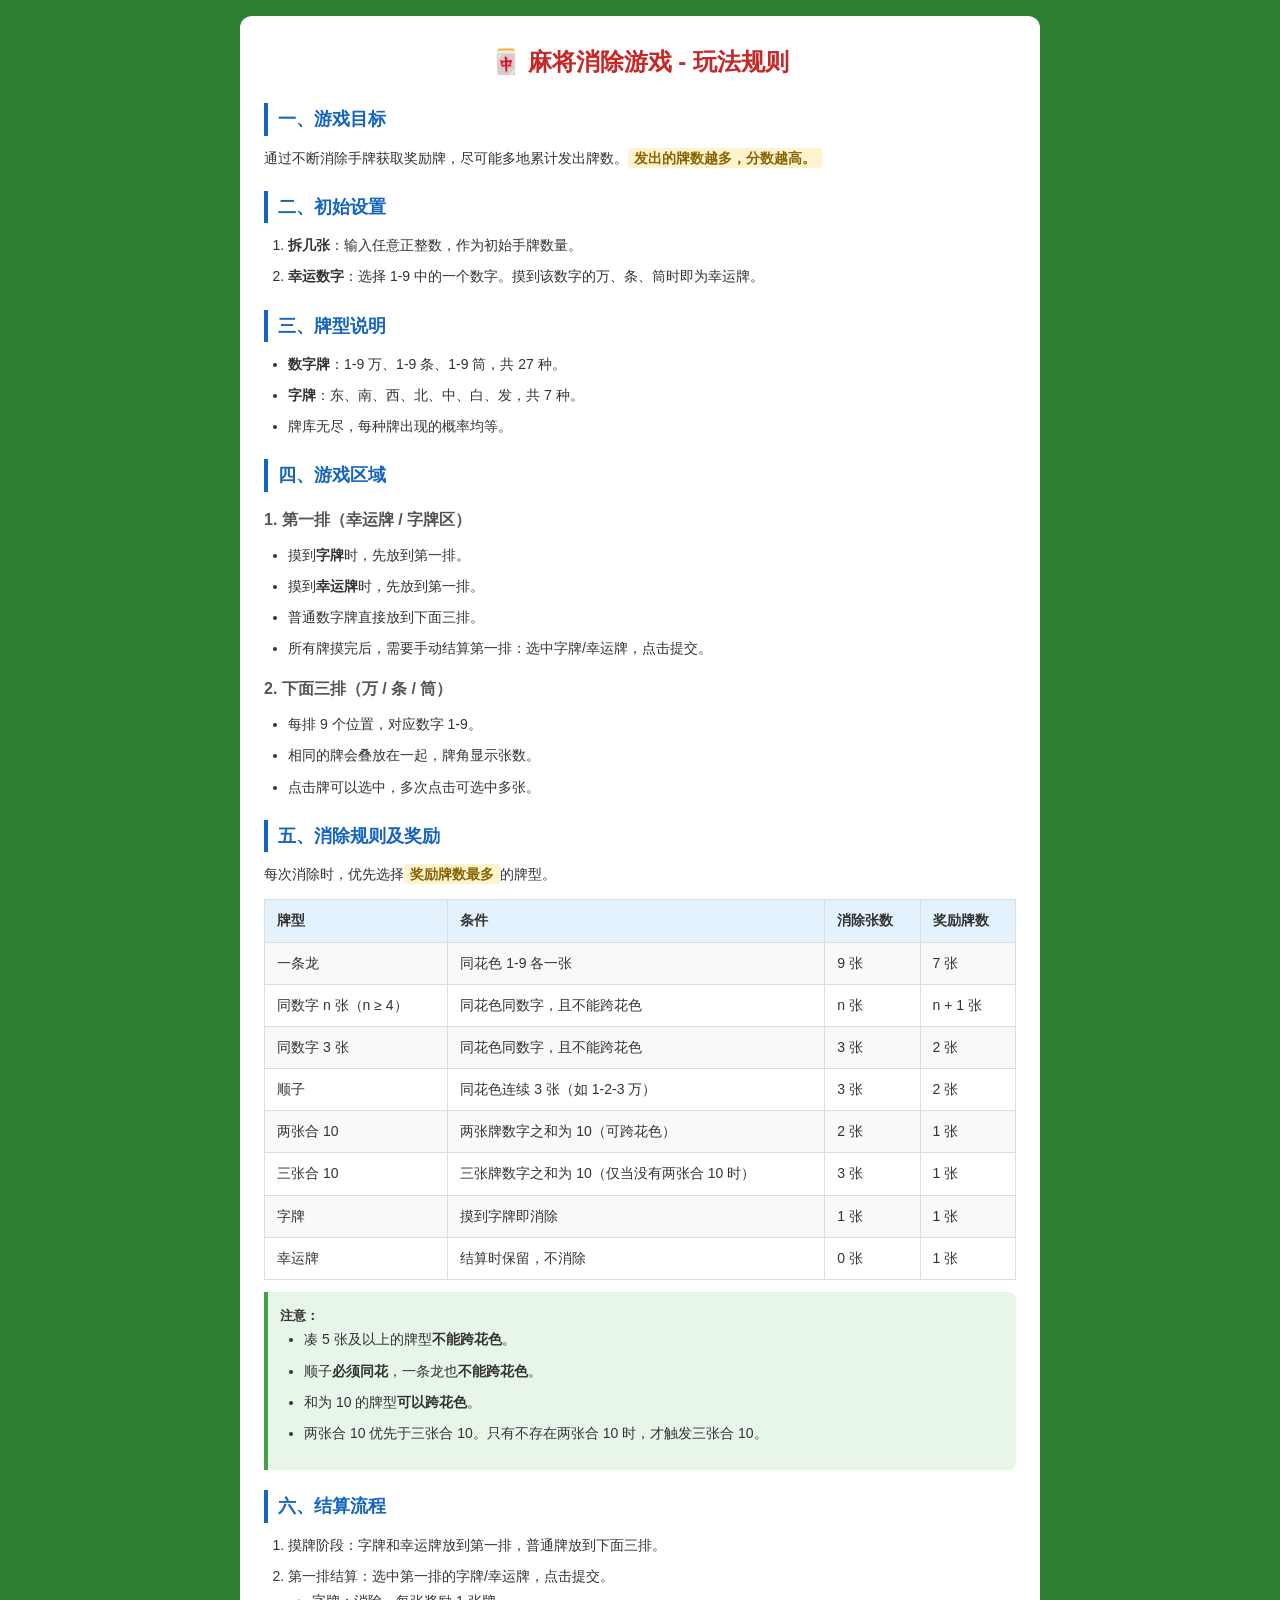
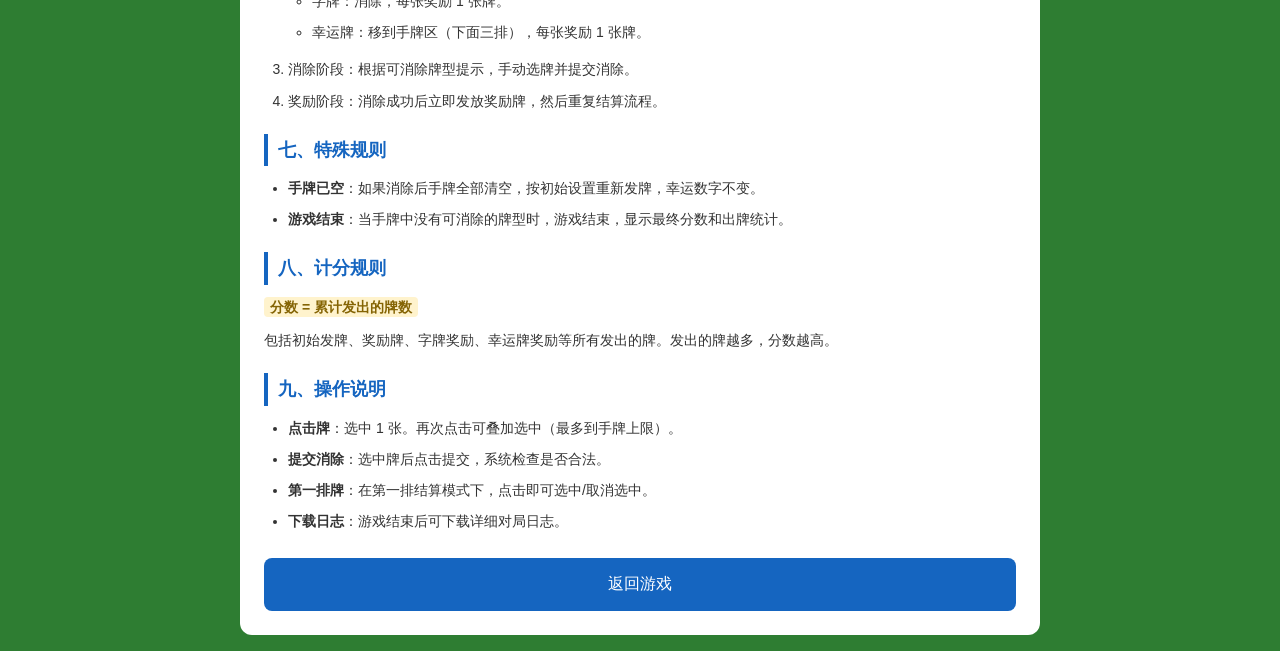
==== rules.html @ 95529748 "加入规则页面" ====
<!DOCTYPE html>
<html lang="zh-CN">
<head>
    <meta charset="UTF-8">
    <meta name="viewport" content="width=device-width, initial-scale=1.0">
    <title>麻将消除游戏 - 玩法规则</title>
    <style>
        * { box-sizing: border-box; margin: 0; padding: 0; }
        body {
            font-family: "Microsoft YaHei", "PingFang SC", sans-serif;
            background: #2e7d32;
            color: #333;
            line-height: 1.8;
            padding: 16px;
        }
        .container {
            max-width: 800px;
            margin: 0 auto;
            background: #fff;
            border-radius: 12px;
            padding: 24px;
        }
        h1 {
            text-align: center;
            color: #c62828;
            margin-bottom: 20px;
            font-size: 24px;
        }
        h2 {
            color: #1565c0;
            margin: 20px 0 10px;
            font-size: 18px;
            border-left: 4px solid #1565c0;
            padding-left: 10px;
        }
        h3 {
            color: #555;
            margin: 14px 0 8px;
            font-size: 16px;
        }
        p, li {
            font-size: 14px;
            margin-bottom: 8px;
        }
        ul, ol {
            padding-left: 24px;
            margin-bottom: 12px;
        }
        li {
            margin-bottom: 6px;
        }
        .highlight {
            background: #fff3cd;
            padding: 2px 6px;
            border-radius: 4px;
            color: #856404;
            font-weight: bold;
        }
        .reward-table {
            width: 100%;
            border-collapse: collapse;
            margin: 12px 0;
            font-size: 14px;
        }
        .reward-table th, .reward-table td {
            border: 1px solid #ddd;
            padding: 8px 12px;
            text-align: left;
        }
        .reward-table th {
            background: #e3f2fd;
            font-weight: bold;
        }
        .reward-table tr:nth-child(even) {
            background: #f9f9f9;
        }
        .back-link {
            display: block;
            text-align: center;
            margin-top: 24px;
            padding: 12px;
            background: #1565c0;
            color: #fff;
            text-decoration: none;
            border-radius: 8px;
            font-size: 16px;
        }
        .note {
            background: #e8f5e9;
            border-left: 4px solid #43a047;
            padding: 12px;
            margin: 12px 0;
            border-radius: 0 8px 8px 0;
            font-size: 13px;
        }
    </style>
</head>
<body>
    <div class="container">
        <h1>🀄 麻将消除游戏 - 玩法规则</h1>

        <h2>一、游戏目标</h2>
        <p>通过不断消除手牌获取奖励牌，尽可能多地累计发出牌数。<span class="highlight">发出的牌数越多，分数越高。</span></p>

        <h2>二、初始设置</h2>
        <ol>
            <li><strong>拆几张</strong>：输入任意正整数，作为初始手牌数量。</li>
            <li><strong>幸运数字</strong>：选择 1-9 中的一个数字。摸到该数字的万、条、筒时即为幸运牌。</li>
        </ol>

        <h2>三、牌型说明</h2>
        <ul>
            <li><strong>数字牌</strong>：1-9 万、1-9 条、1-9 筒，共 27 种。</li>
            <li><strong>字牌</strong>：东、南、西、北、中、白、发，共 7 种。</li>
            <li>牌库无尽，每种牌出现的概率均等。</li>
        </ul>

        <h2>四、游戏区域</h2>
        <h3>1. 第一排（幸运牌 / 字牌区）</h3>
        <ul>
            <li>摸到<strong>字牌</strong>时，先放到第一排。</li>
            <li>摸到<strong>幸运牌</strong>时，先放到第一排。</li>
            <li>普通数字牌直接放到下面三排。</li>
            <li>所有牌摸完后，需要手动结算第一排：选中字牌/幸运牌，点击提交。</li>
        </ul>

        <h3>2. 下面三排（万 / 条 / 筒）</h3>
        <ul>
            <li>每排 9 个位置，对应数字 1-9。</li>
            <li>相同的牌会叠放在一起，牌角显示张数。</li>
            <li>点击牌可以选中，多次点击可选中多张。</li>
        </ul>

        <h2>五、消除规则及奖励</h2>
        <p>每次消除时，优先选择<span class="highlight">奖励牌数最多</span>的牌型。</p>

        <table class="reward-table">
            <tr>
                <th>牌型</th>
                <th>条件</th>
                <th>消除张数</th>
                <th>奖励牌数</th>
            </tr>
            <tr>
                <td>一条龙</td>
                <td>同花色 1-9 各一张</td>
                <td>9 张</td>
                <td>7 张</td>
            </tr>
            <tr>
                <td>同数字 n 张（n ≥ 4）</td>
                <td>同花色同数字，且不能跨花色</td>
                <td>n 张</td>
                <td>n + 1 张</td>
            </tr>
            <tr>
                <td>同数字 3 张</td>
                <td>同花色同数字，且不能跨花色</td>
                <td>3 张</td>
                <td>2 张</td>
            </tr>
            <tr>
                <td>顺子</td>
                <td>同花色连续 3 张（如 1-2-3 万）</td>
                <td>3 张</td>
                <td>2 张</td>
            </tr>
            <tr>
                <td>两张合 10</td>
                <td>两张牌数字之和为 10（可跨花色）</td>
                <td>2 张</td>
                <td>1 张</td>
            </tr>
            <tr>
                <td>三张合 10</td>
                <td>三张牌数字之和为 10（仅当没有两张合 10 时）</td>
                <td>3 张</td>
                <td>1 张</td>
            </tr>
            <tr>
                <td>字牌</td>
                <td>摸到字牌即消除</td>
                <td>1 张</td>
                <td>1 张</td>
            </tr>
            <tr>
                <td>幸运牌</td>
                <td>结算时保留，不消除</td>
                <td>0 张</td>
                <td>1 张</td>
            </tr>
        </table>

        <div class="note">
            <strong>注意：</strong>
            <ul>
                <li>凑 5 张及以上的牌型<strong>不能跨花色</strong>。</li>
                <li>顺子<strong>必须同花</strong>，一条龙也<strong>不能跨花色</strong>。</li>
                <li>和为 10 的牌型<strong>可以跨花色</strong>。</li>
                <li>两张合 10 优先于三张合 10。只有不存在两张合 10 时，才触发三张合 10。</li>
            </ul>
        </div>

        <h2>六、结算流程</h2>
        <ol>
            <li>摸牌阶段：字牌和幸运牌放到第一排，普通牌放到下面三排。</li>
            <li>第一排结算：选中第一排的字牌/幸运牌，点击提交。
                <ul>
                    <li>字牌：消除，每张奖励 1 张牌。</li>
                    <li>幸运牌：移到手牌区（下面三排），每张奖励 1 张牌。</li>
                </ul>
            </li>
            <li>消除阶段：根据可消除牌型提示，手动选牌并提交消除。</li>
            <li>奖励阶段：消除成功后立即发放奖励牌，然后重复结算流程。</li>
        </ol>

        <h2>七、特殊规则</h2>
        <ul>
            <li><strong>手牌已空</strong>：如果消除后手牌全部清空，按初始设置重新发牌，幸运数字不变。</li>
            <li><strong>游戏结束</strong>：当手牌中没有可消除的牌型时，游戏结束，显示最终分数和出牌统计。</li>
        </ul>

        <h2>八、计分规则</h2>
        <p><span class="highlight">分数 = 累计发出的牌数</span></p>
        <p>包括初始发牌、奖励牌、字牌奖励、幸运牌奖励等所有发出的牌。发出的牌越多，分数越高。</p>

        <h2>九、操作说明</h2>
        <ul>
            <li><strong>点击牌</strong>：选中 1 张。再次点击可叠加选中（最多到手牌上限）。</li>
            <li><strong>提交消除</strong>：选中牌后点击提交，系统检查是否合法。</li>
            <li><strong>第一排牌</strong>：在第一排结算模式下，点击即可选中/取消选中。</li>
            <li><strong>下载日志</strong>：游戏结束后可下载详细对局日志。</li>
        </ul>

        <a href="index.html" class="back-link">返回游戏</a>
    </div>
</body>
</html>
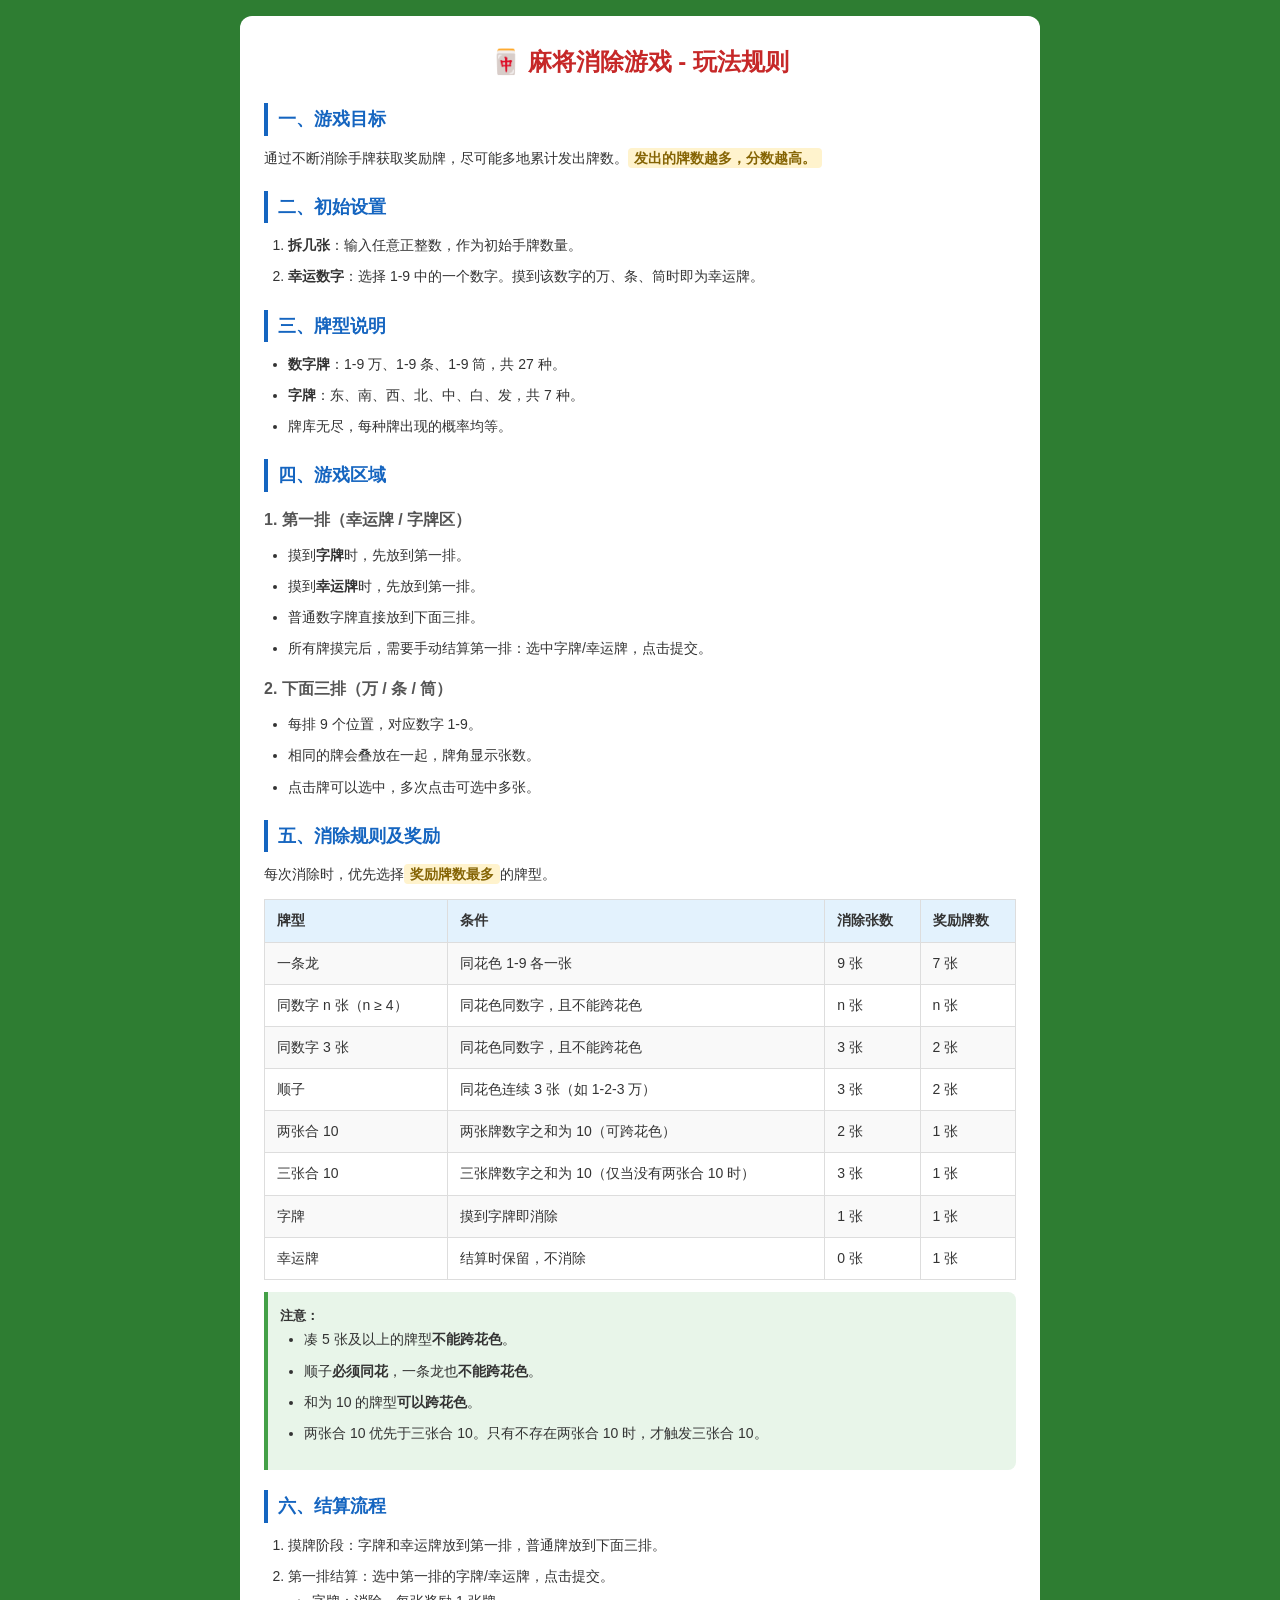
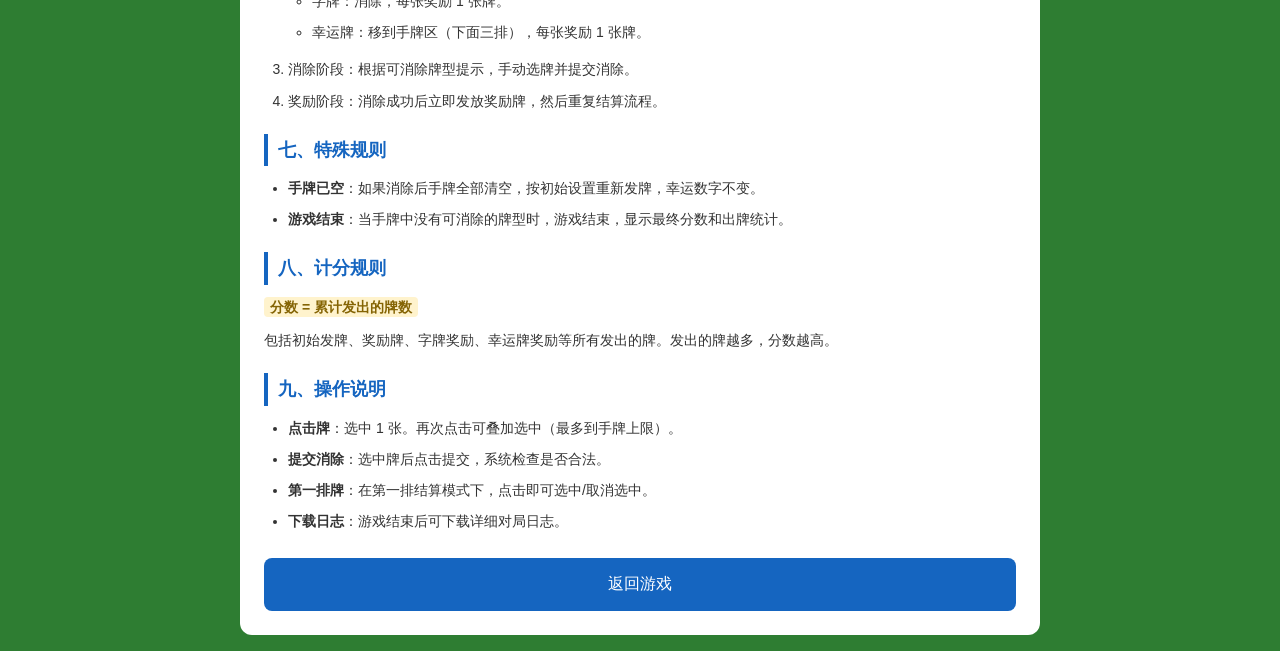
==== commit 448d8012: "规则页面改为大于4张一样的奖励n张" ====
--- a/rules.html
+++ b/rules.html
@@ -151,7 +151,7 @@
                 <td>同数字 n 张（n ≥ 4）</td>
                 <td>同花色同数字，且不能跨花色</td>
                 <td>n 张</td>
-                <td>n + 1 张</td>
+                <td>n 张</td>
             </tr>
             <tr>
                 <td>同数字 3 张</td>
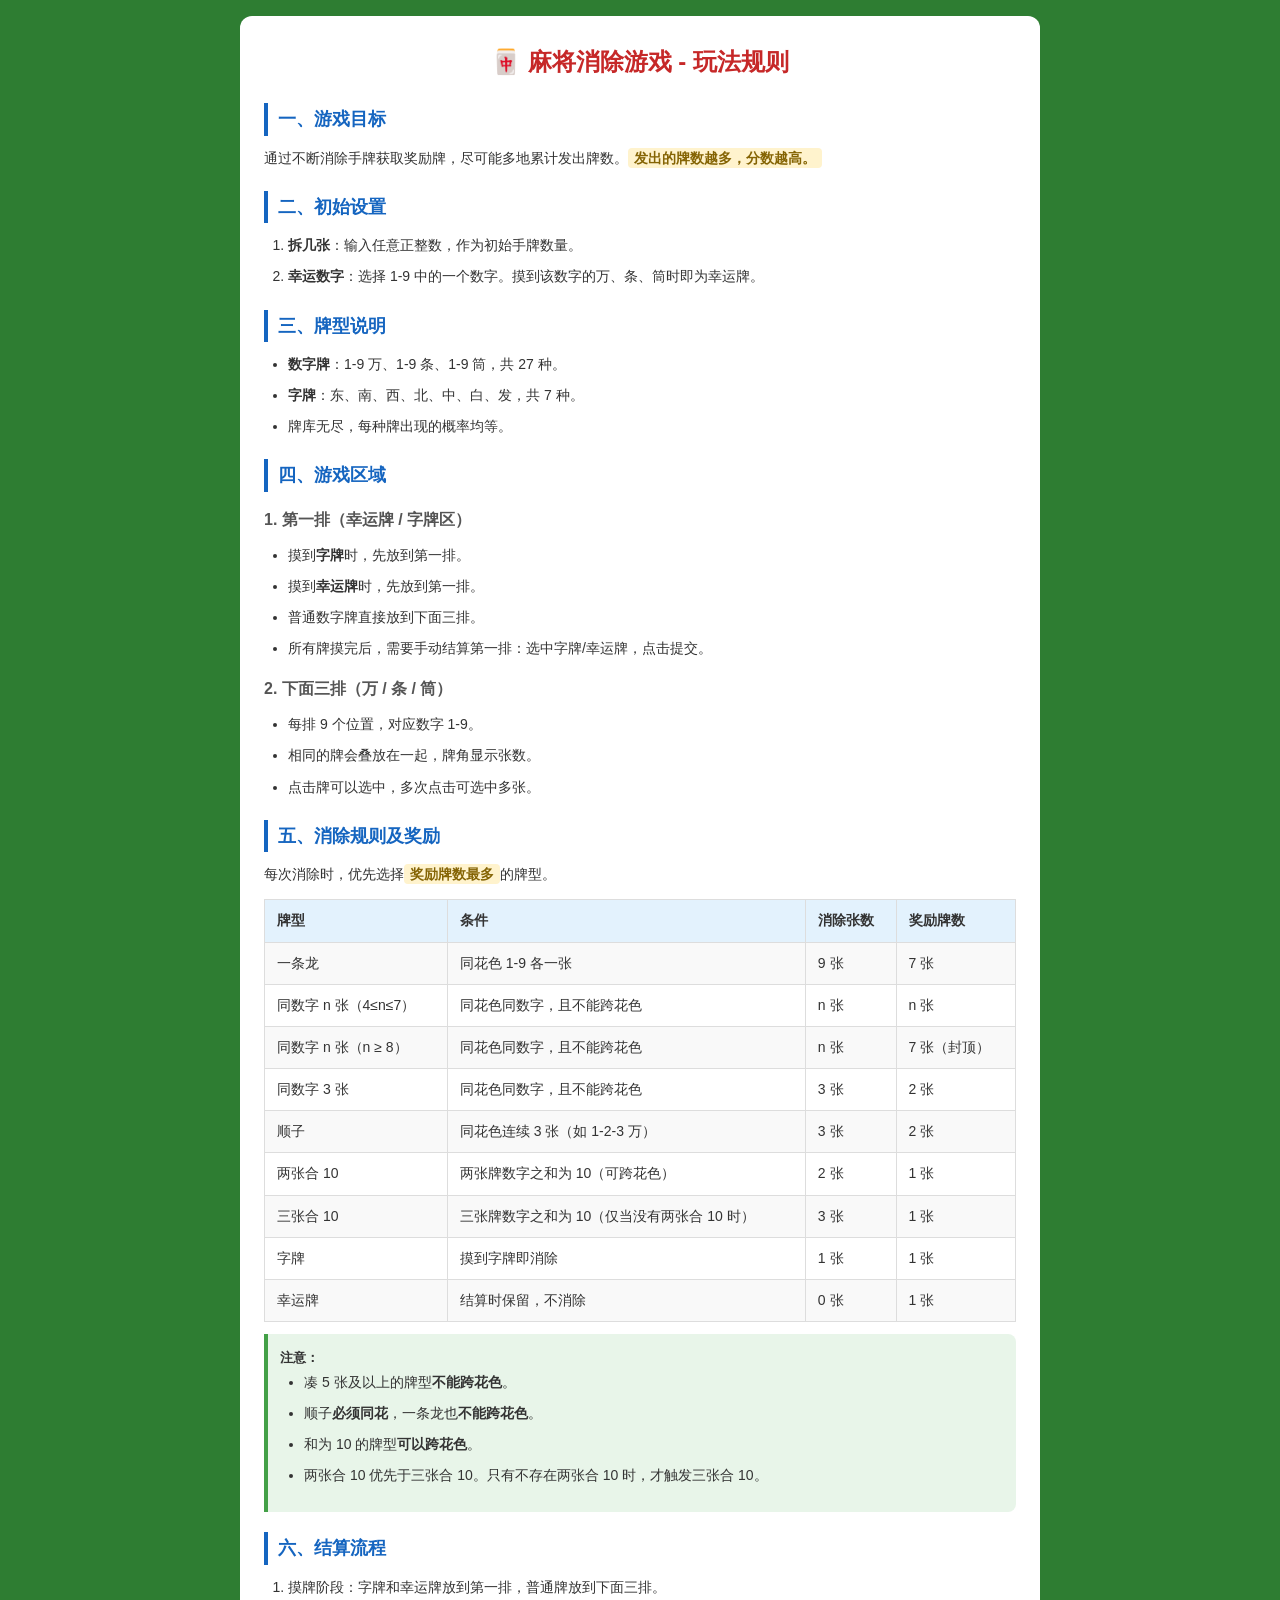
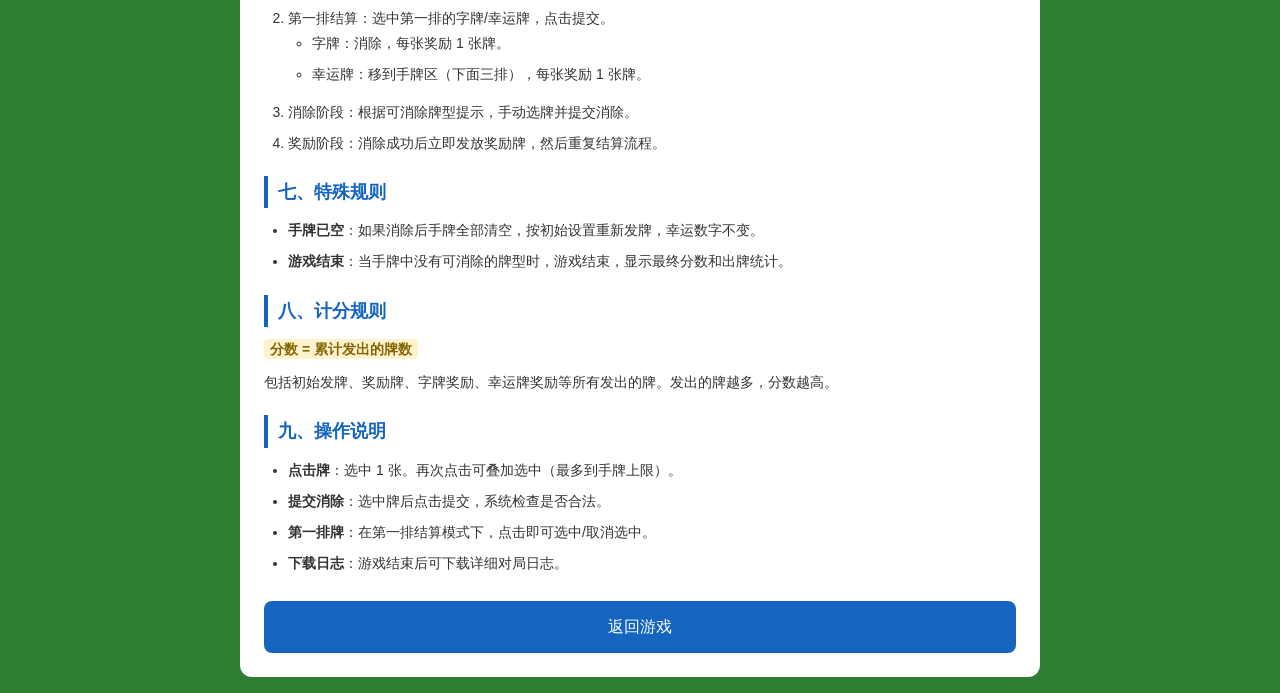
==== commit 75043afe: "修改选错后取消选中" ====
--- a/rules.html
+++ b/rules.html
@@ -148,10 +148,16 @@
                 <td>7 张</td>
             </tr>
             <tr>
-                <td>同数字 n 张（n ≥ 4）</td>
+                <td>同数字 n 张（4≤n≤7）</td>
                 <td>同花色同数字，且不能跨花色</td>
                 <td>n 张</td>
                 <td>n 张</td>
+            </tr>
+            <tr>
+                <td>同数字 n 张（n ≥ 8）</td>
+                <td>同花色同数字，且不能跨花色</td>
+                <td>n 张</td>
+                <td>7 张（封顶）</td>
             </tr>
             <tr>
                 <td>同数字 3 张</td>
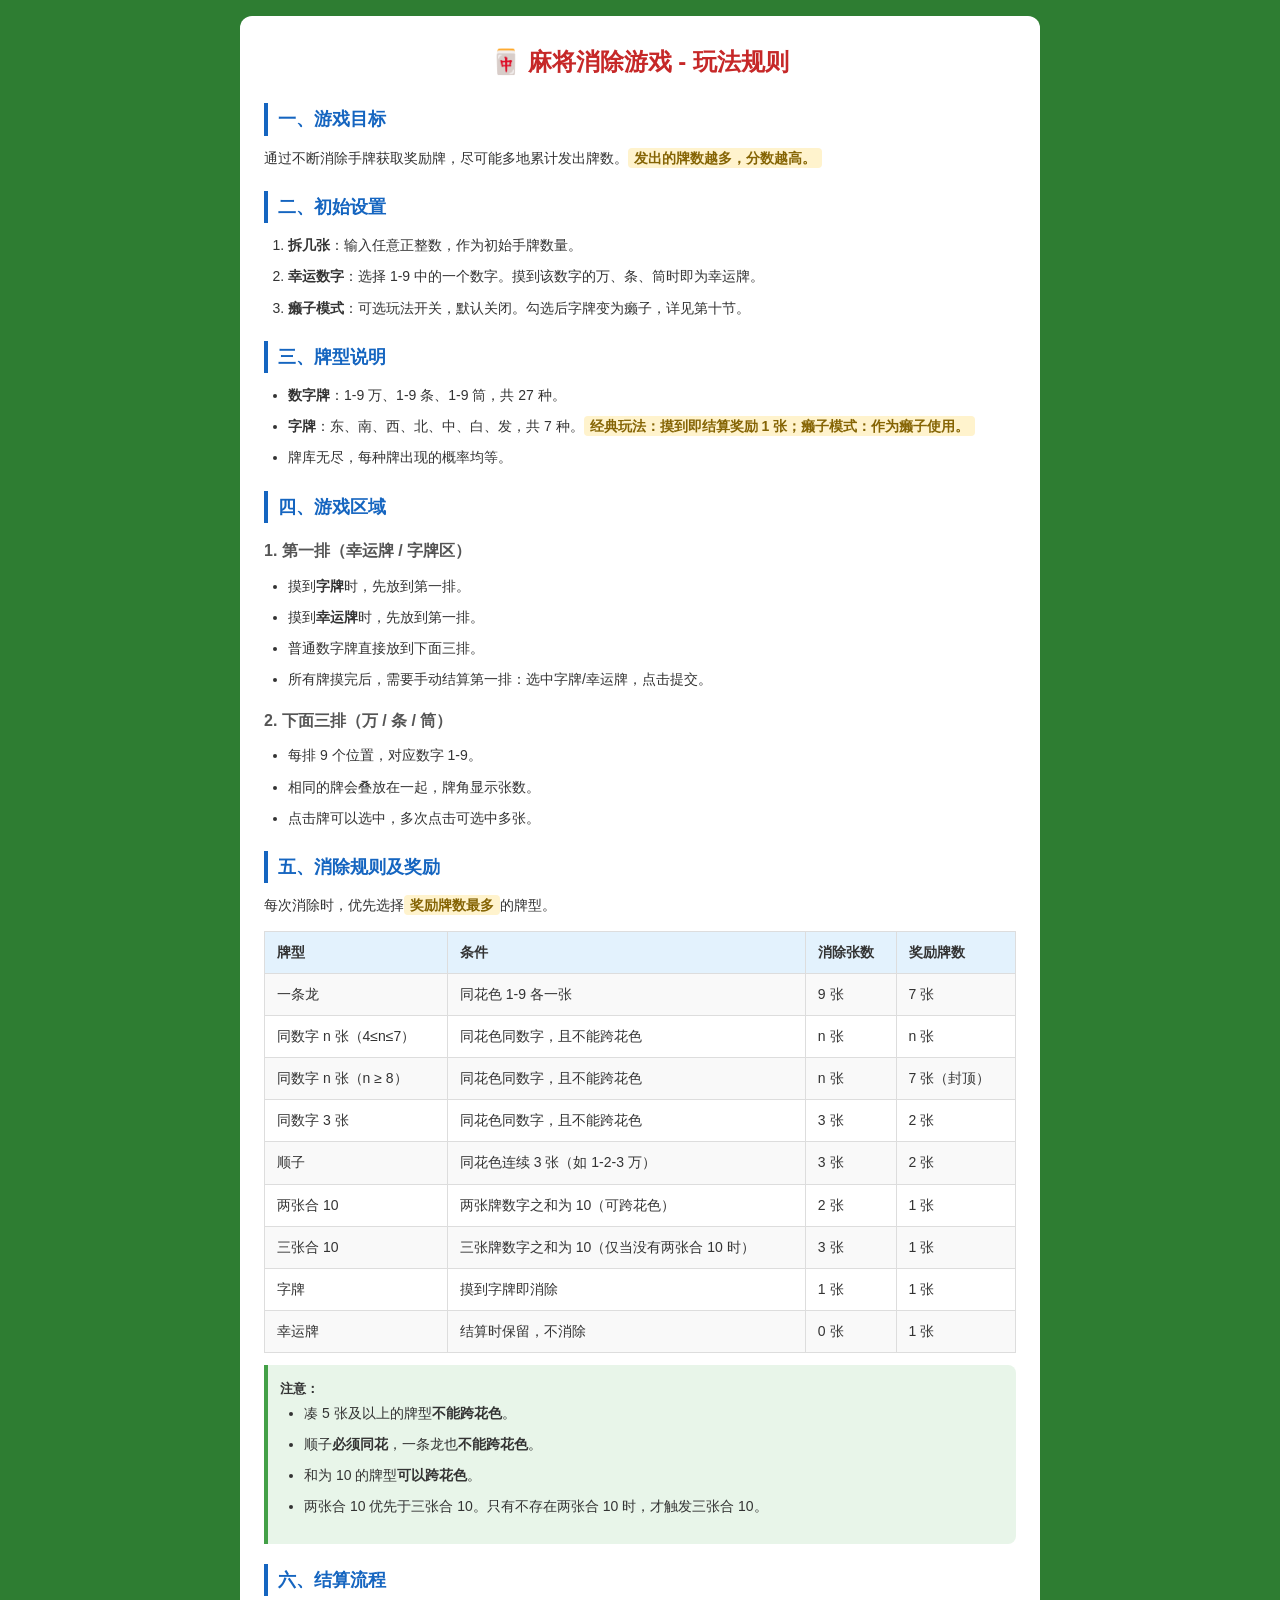
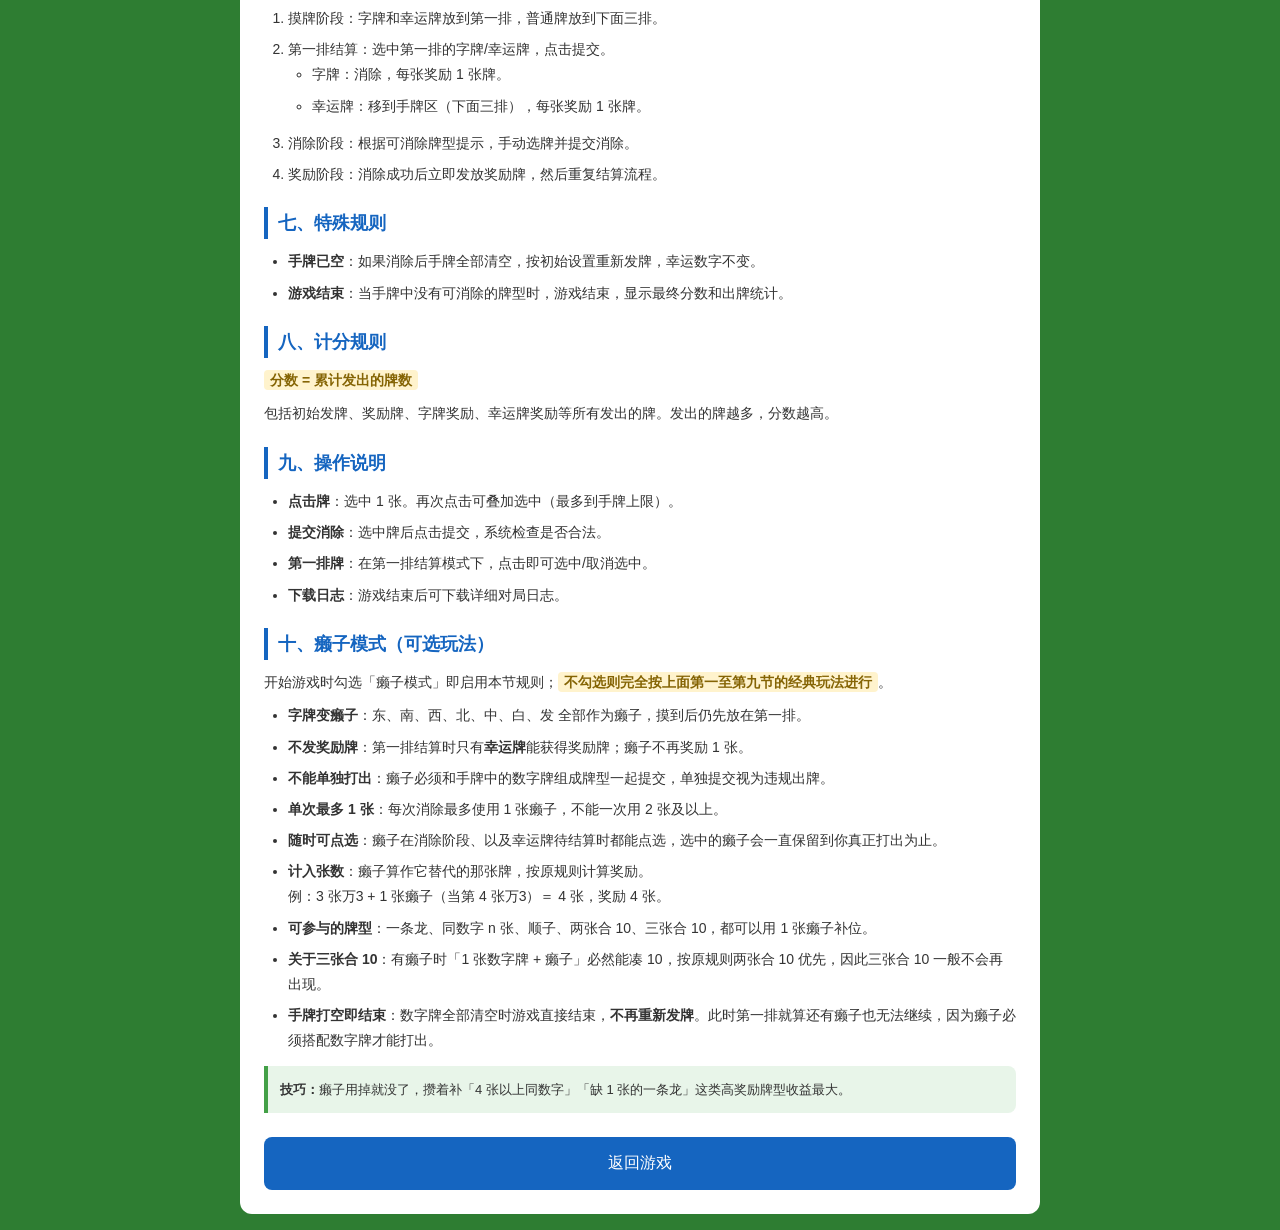
==== commit c82f39cb: "增加癞子玩法" ====
--- a/rules.html
+++ b/rules.html
@@ -106,12 +106,13 @@
         <ol>
             <li><strong>拆几张</strong>：输入任意正整数，作为初始手牌数量。</li>
             <li><strong>幸运数字</strong>：选择 1-9 中的一个数字。摸到该数字的万、条、筒时即为幸运牌。</li>
+            <li><strong>癞子模式</strong>：可选玩法开关，默认关闭。勾选后字牌变为癞子，详见第十节。</li>
         </ol>
 
         <h2>三、牌型说明</h2>
         <ul>
             <li><strong>数字牌</strong>：1-9 万、1-9 条、1-9 筒，共 27 种。</li>
-            <li><strong>字牌</strong>：东、南、西、北、中、白、发，共 7 种。</li>
+            <li><strong>字牌</strong>：东、南、西、北、中、白、发，共 7 种。<span class="highlight">经典玩法：摸到即结算奖励 1 张；癞子模式：作为癞子使用。</span></li>
             <li>牌库无尽，每种牌出现的概率均等。</li>
         </ul>
 
@@ -238,6 +239,24 @@
             <li><strong>下载日志</strong>：游戏结束后可下载详细对局日志。</li>
         </ul>
 
+        <h2>十、癞子模式（可选玩法）</h2>
+        <p>开始游戏时勾选「癞子模式」即启用本节规则；<span class="highlight">不勾选则完全按上面第一至第九节的经典玩法进行</span>。</p>
+        <ul>
+            <li><strong>字牌变癞子</strong>：东、南、西、北、中、白、发 全部作为癞子，摸到后仍先放在第一排。</li>
+            <li><strong>不发奖励牌</strong>：第一排结算时只有<strong>幸运牌</strong>能获得奖励牌；癞子不再奖励 1 张。</li>
+            <li><strong>不能单独打出</strong>：癞子必须和手牌中的数字牌组成牌型一起提交，单独提交视为违规出牌。</li>
+            <li><strong>单次最多 1 张</strong>：每次消除最多使用 1 张癞子，不能一次用 2 张及以上。</li>
+            <li><strong>随时可点选</strong>：癞子在消除阶段、以及幸运牌待结算时都能点选，选中的癞子会一直保留到你真正打出为止。</li>
+            <li><strong>计入张数</strong>：癞子算作它替代的那张牌，按原规则计算奖励。<br>
+                例：3 张万3 + 1 张癞子（当第 4 张万3）＝ 4 张，奖励 4 张。</li>
+            <li><strong>可参与的牌型</strong>：一条龙、同数字 n 张、顺子、两张合 10、三张合 10，都可以用 1 张癞子补位。</li>
+            <li><strong>关于三张合 10</strong>：有癞子时「1 张数字牌 + 癞子」必然能凑 10，按原规则两张合 10 优先，因此三张合 10 一般不会再出现。</li>
+            <li><strong>手牌打空即结束</strong>：数字牌全部清空时游戏直接结束，<strong>不再重新发牌</strong>。此时第一排就算还有癞子也无法继续，因为癞子必须搭配数字牌才能打出。</li>
+        </ul>
+        <div class="note">
+            <strong>技巧：</strong>癞子用掉就没了，攒着补「4 张以上同数字」「缺 1 张的一条龙」这类高奖励牌型收益最大。
+        </div>
+
         <a href="index.html" class="back-link">返回游戏</a>
     </div>
 </body>
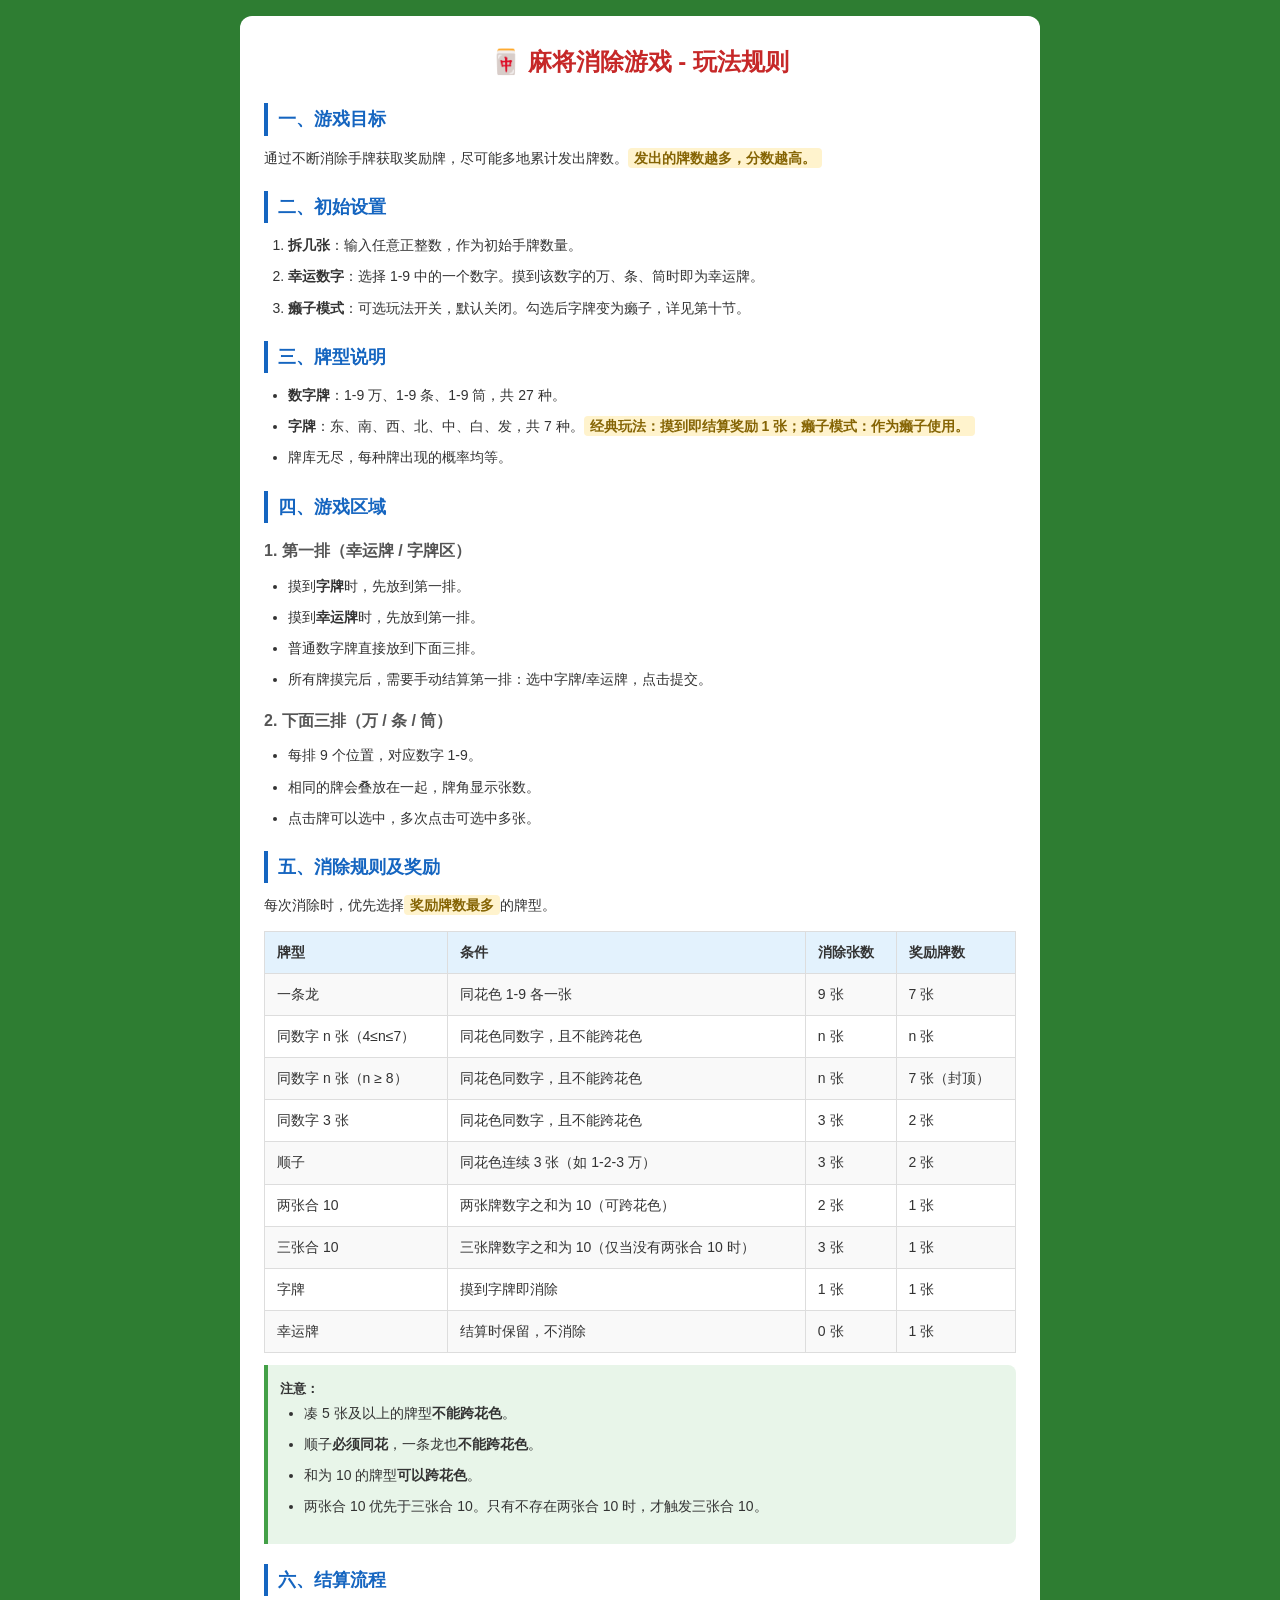
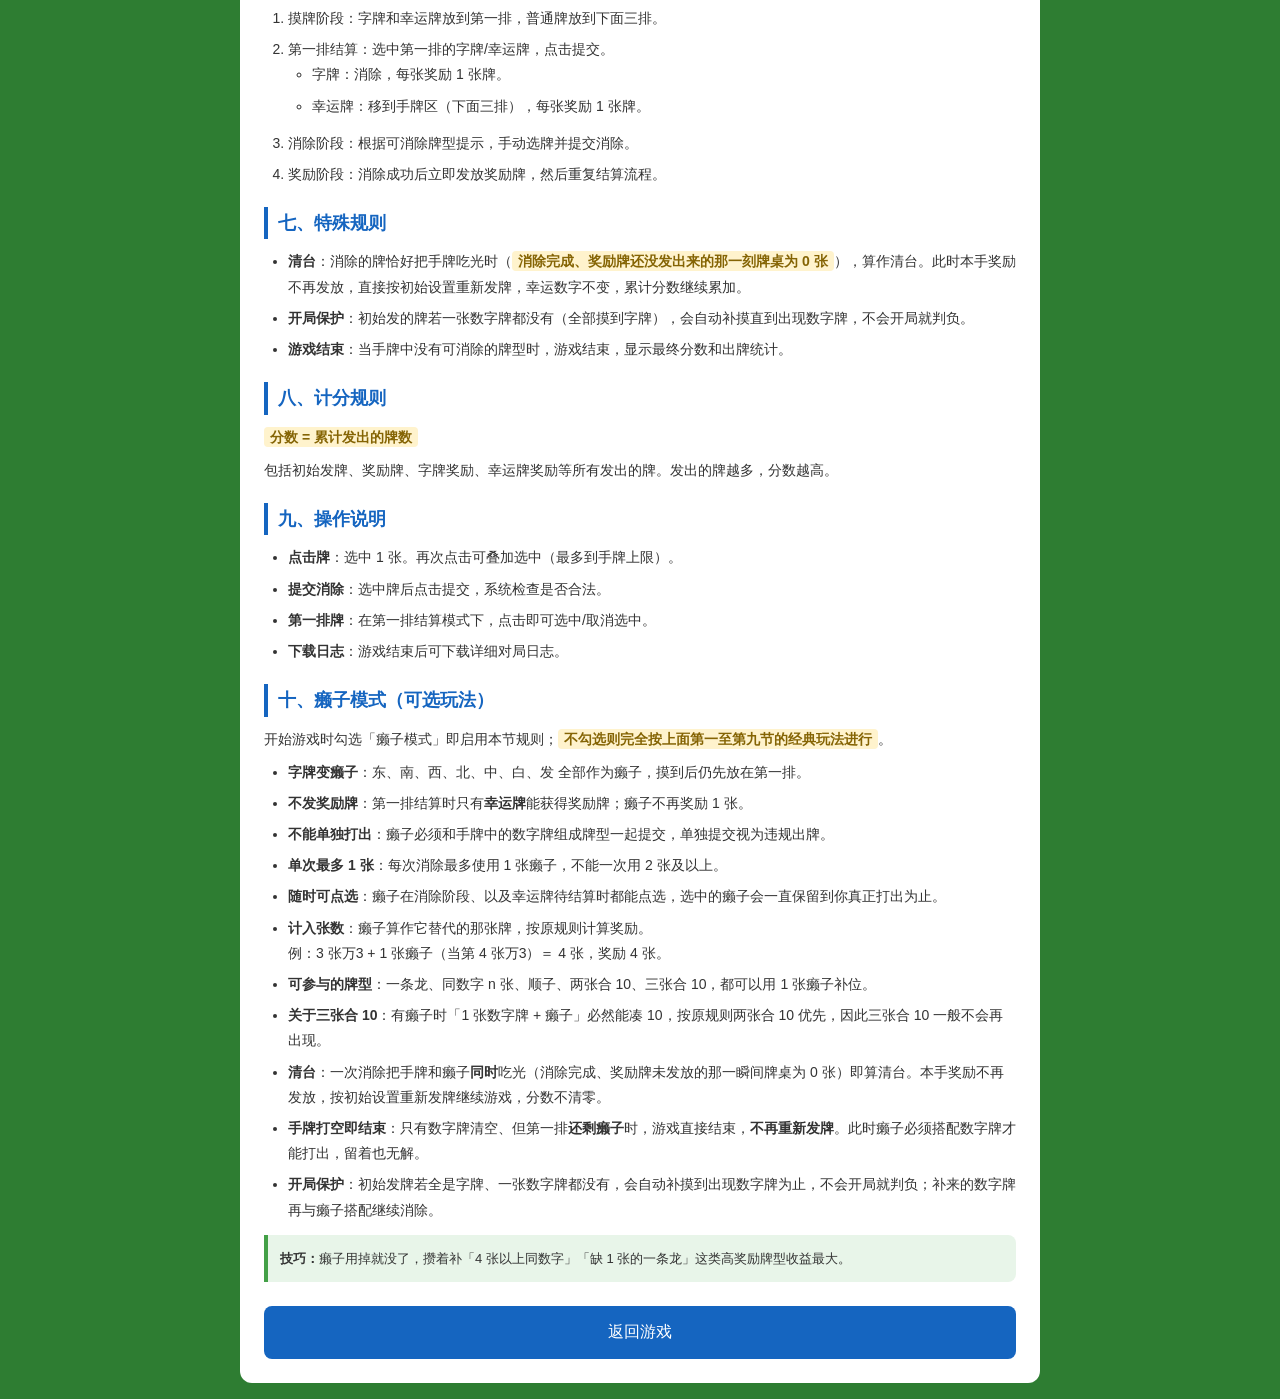
==== commit 60ae9bfd: "修改癞子玩法" ====
--- a/rules.html
+++ b/rules.html
@@ -223,7 +223,8 @@
 
         <h2>七、特殊规则</h2>
         <ul>
-            <li><strong>手牌已空</strong>：如果消除后手牌全部清空，按初始设置重新发牌，幸运数字不变。</li>
+            <li><strong>清台</strong>：消除的牌恰好把手牌吃光时（<span class="highlight">消除完成、奖励牌还没发出来的那一刻牌桌为 0 张</span>），算作清台。此时本手奖励不再发放，直接按初始设置重新发牌，幸运数字不变，累计分数继续累加。</li>
+            <li><strong>开局保护</strong>：初始发的牌若一张数字牌都没有（全部摸到字牌），会自动补摸直到出现数字牌，不会开局就判负。</li>
             <li><strong>游戏结束</strong>：当手牌中没有可消除的牌型时，游戏结束，显示最终分数和出牌统计。</li>
         </ul>
 
@@ -251,7 +252,9 @@
                 例：3 张万3 + 1 张癞子（当第 4 张万3）＝ 4 张，奖励 4 张。</li>
             <li><strong>可参与的牌型</strong>：一条龙、同数字 n 张、顺子、两张合 10、三张合 10，都可以用 1 张癞子补位。</li>
             <li><strong>关于三张合 10</strong>：有癞子时「1 张数字牌 + 癞子」必然能凑 10，按原规则两张合 10 优先，因此三张合 10 一般不会再出现。</li>
-            <li><strong>手牌打空即结束</strong>：数字牌全部清空时游戏直接结束，<strong>不再重新发牌</strong>。此时第一排就算还有癞子也无法继续，因为癞子必须搭配数字牌才能打出。</li>
+            <li><strong>清台</strong>：一次消除把手牌和癞子<strong>同时</strong>吃光（消除完成、奖励牌未发放的那一瞬间牌桌为 0 张）即算清台。本手奖励不再发放，按初始设置重新发牌继续游戏，分数不清零。</li>
+            <li><strong>手牌打空即结束</strong>：只有数字牌清空、但第一排<strong>还剩癞子</strong>时，游戏直接结束，<strong>不再重新发牌</strong>。此时癞子必须搭配数字牌才能打出，留着也无解。</li>
+            <li><strong>开局保护</strong>：初始发牌若全是字牌、一张数字牌都没有，会自动补摸到出现数字牌为止，不会开局就判负；补来的数字牌再与癞子搭配继续消除。</li>
         </ul>
         <div class="note">
             <strong>技巧：</strong>癞子用掉就没了，攒着补「4 张以上同数字」「缺 1 张的一条龙」这类高奖励牌型收益最大。
